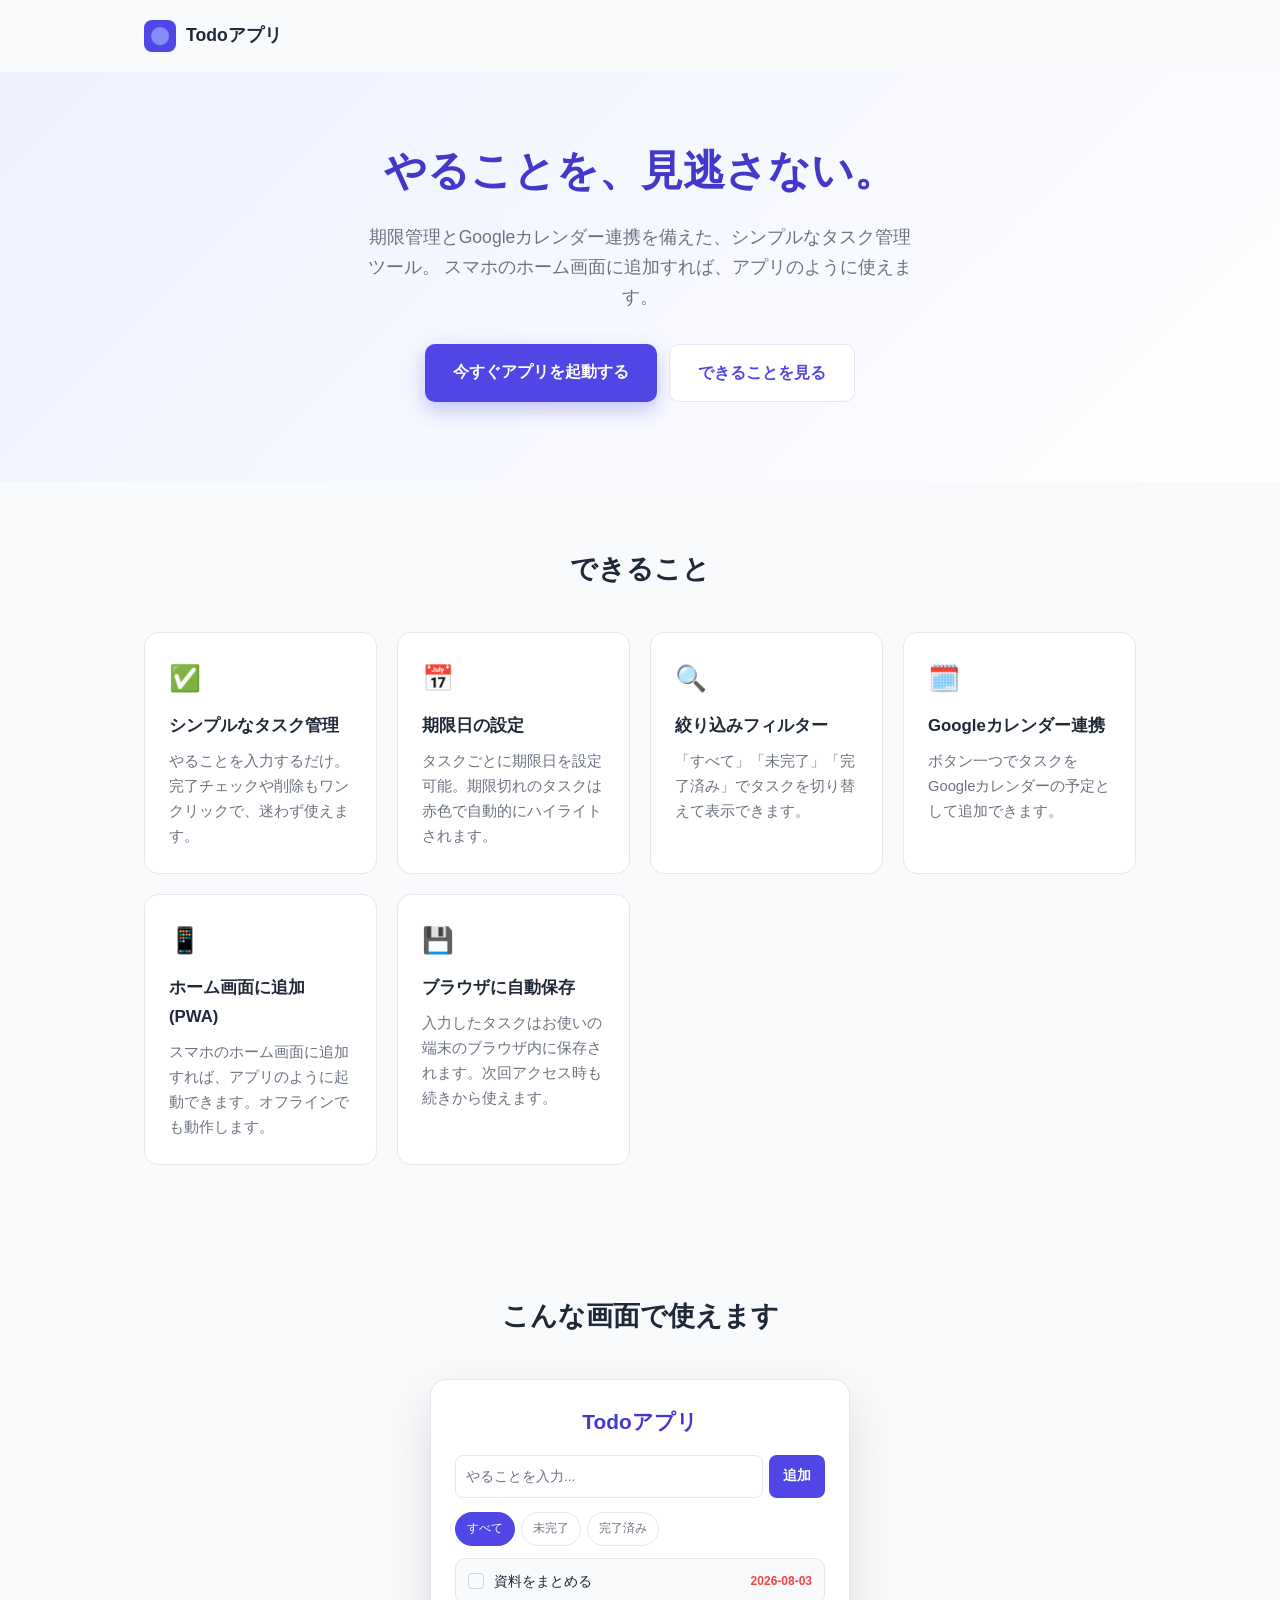
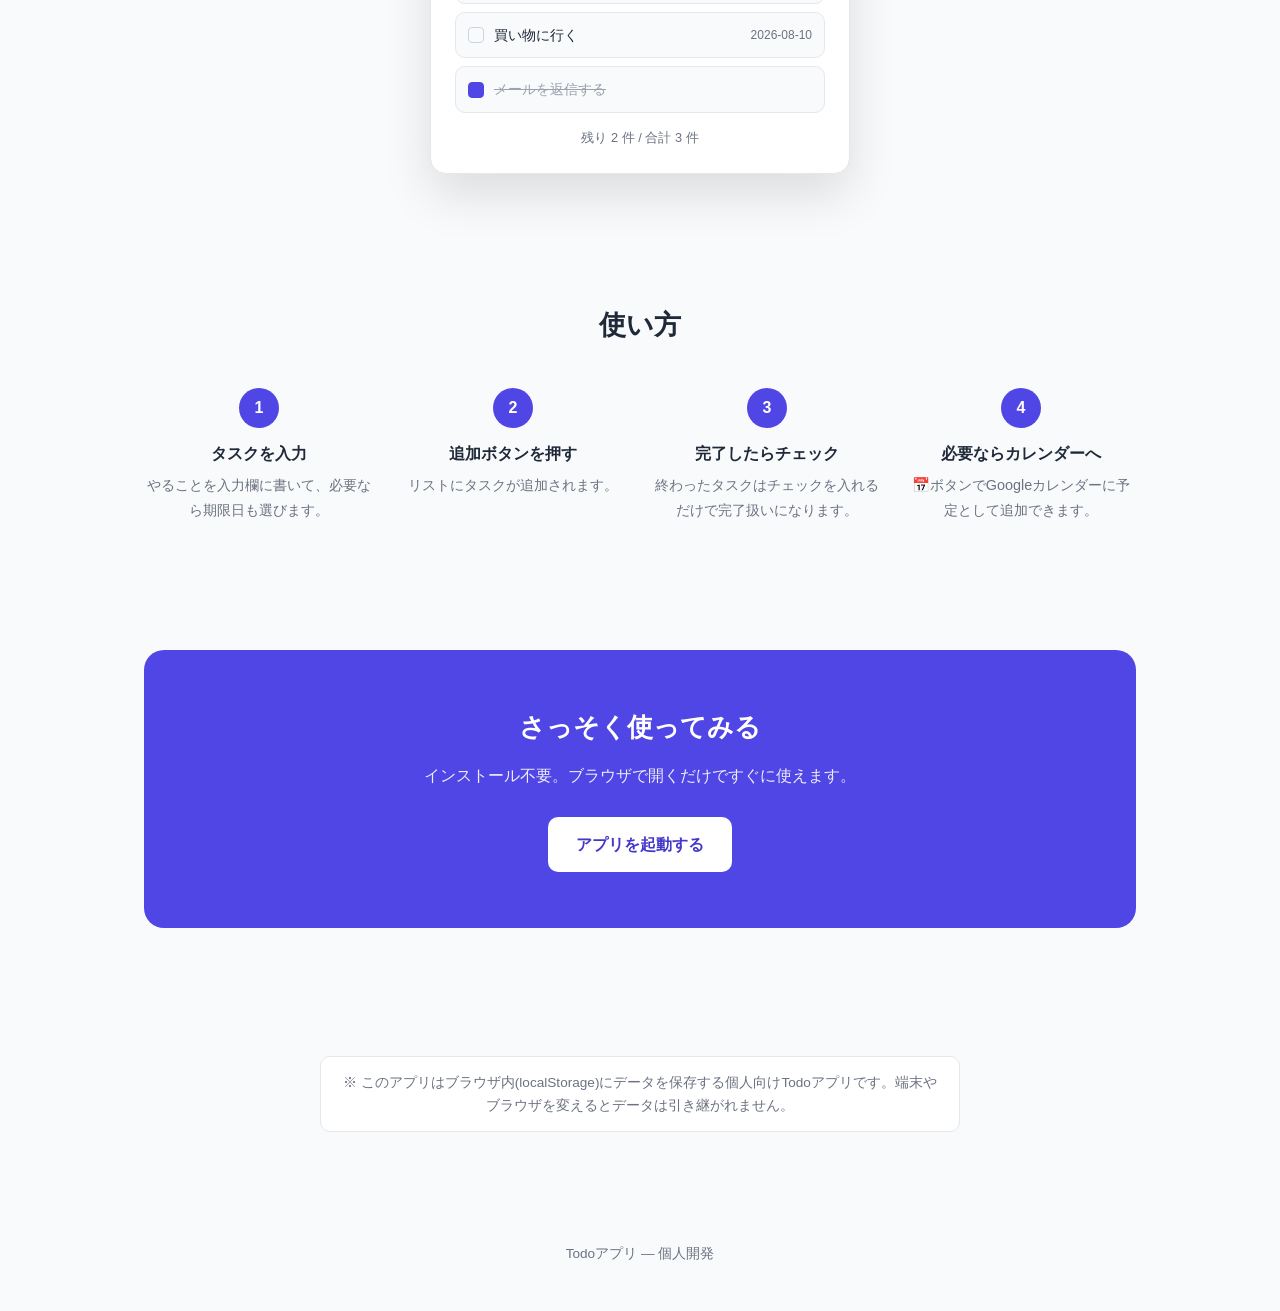
==== index.html @ c6c12151 "Todoアプリの紹介ページと静的版アプリを追加 GitHub Pagesでの公開用に、サーバー不要のクライアント完結版 （localStorageのみで動作）としてまとめた。  Co-Authored" ====
<!DOCTYPE html>
<html lang="ja">
<head>
<meta charset="UTF-8">
<meta name="viewport" content="width=device-width, initial-scale=1.0">
<title>Todoアプリ | シンプルなタスク管理ツール</title>
<link rel="icon" href="./app/icons/icon-192.png">
<style>
  :root {
    --primary: #4f46e5;
    --primary-dark: #4338ca;
    --primary-light: #eef2ff;
    --text: #1f2937;
    --text-muted: #6b7280;
    --border: #e5e7eb;
    --danger: #ef4444;
    --bg: #f8fafc;
  }
  * { box-sizing: border-box; }
  body {
    margin: 0;
    font-family: "Hiragino Kaku Gothic ProN", "Yu Gothic", "Meiryo", sans-serif;
    color: var(--text);
    background: var(--bg);
    line-height: 1.7;
  }
  a { color: inherit; }
  .container {
    max-width: 1040px;
    margin: 0 auto;
    padding: 0 24px;
  }

  /* Header */
  header {
    padding: 20px 0;
  }
  .nav {
    display: flex;
    align-items: center;
    gap: 10px;
  }
  .nav img { width: 32px; height: 32px; border-radius: 8px; }
  .nav span { font-weight: 700; font-size: 1.1rem; }

  /* Hero */
  .hero {
    background: linear-gradient(135deg, var(--primary-light), #ffffff);
    padding: 64px 0 80px;
    text-align: center;
  }
  .hero h1 {
    font-size: clamp(1.8rem, 4vw, 2.6rem);
    margin: 0 0 16px;
    color: var(--primary-dark);
  }
  .hero p.lead {
    font-size: 1.1rem;
    color: var(--text-muted);
    max-width: 560px;
    margin: 0 auto 32px;
  }
  .cta-group {
    display: flex;
    gap: 12px;
    justify-content: center;
    flex-wrap: wrap;
  }
  .btn {
    display: inline-block;
    padding: 14px 28px;
    border-radius: 10px;
    font-weight: 700;
    text-decoration: none;
    font-size: 1rem;
    transition: transform 0.15s ease, box-shadow 0.15s ease;
  }
  .btn-primary {
    background: var(--primary);
    color: #fff;
    box-shadow: 0 8px 20px rgba(79, 70, 229, 0.3);
  }
  .btn-primary:hover { background: var(--primary-dark); transform: translateY(-2px); }
  .btn-secondary {
    background: #fff;
    color: var(--primary);
    border: 1px solid var(--border);
  }
  .btn-secondary:hover { border-color: var(--primary); }

  /* Sections */
  section { padding: 64px 0; }
  h2.section-title {
    text-align: center;
    font-size: 1.7rem;
    margin: 0 0 40px;
    color: var(--text);
  }

  /* Features */
  .features-grid {
    display: grid;
    grid-template-columns: repeat(auto-fit, minmax(220px, 1fr));
    gap: 20px;
  }
  .feature-card {
    background: #fff;
    border: 1px solid var(--border);
    border-radius: 14px;
    padding: 24px;
  }
  .feature-card .icon {
    font-size: 1.6rem;
    margin-bottom: 12px;
  }
  .feature-card h3 {
    margin: 0 0 8px;
    font-size: 1.05rem;
  }
  .feature-card p {
    margin: 0;
    color: var(--text-muted);
    font-size: 0.92rem;
  }

  /* Screenshot / preview */
  .preview-wrap {
    display: flex;
    justify-content: center;
  }
  .app-mock {
    width: 100%;
    max-width: 420px;
    background: #ffffff;
    border-radius: 16px;
    padding: 24px;
    box-shadow: 0 20px 50px rgba(0, 0, 0, 0.12);
    border: 1px solid var(--border);
  }
  .app-mock h4 {
    margin: 0 0 16px;
    font-size: 1.3rem;
    text-align: center;
    color: var(--primary-dark);
  }
  .mock-form {
    display: flex;
    gap: 6px;
    margin-bottom: 14px;
    flex-wrap: wrap;
  }
  .mock-form .fake-input {
    flex: 1 1 120px;
    padding: 9px 10px;
    border: 1px solid var(--border);
    border-radius: 8px;
    font-size: 0.85rem;
    color: var(--text-muted);
    background: #fff;
  }
  .mock-form .fake-btn {
    padding: 9px 14px;
    border-radius: 8px;
    background: var(--primary);
    color: #fff;
    font-size: 0.85rem;
    font-weight: 600;
  }
  .mock-filters {
    display: flex;
    gap: 6px;
    margin-bottom: 12px;
    flex-wrap: wrap;
  }
  .mock-filters span {
    padding: 5px 11px;
    border-radius: 999px;
    font-size: 0.78rem;
    border: 1px solid var(--border);
    color: var(--text-muted);
  }
  .mock-filters span.active {
    background: var(--primary);
    color: #fff;
    border-color: var(--primary);
  }
  .mock-item {
    display: flex;
    align-items: center;
    gap: 10px;
    padding: 10px 12px;
    border: 1px solid var(--border);
    border-radius: 10px;
    background: #f9fafb;
    margin-bottom: 8px;
    font-size: 0.9rem;
  }
  .mock-item .dot {
    width: 16px;
    height: 16px;
    border-radius: 4px;
    border: 1px solid #cbd5e1;
    flex-shrink: 0;
  }
  .mock-item .dot.checked {
    background: var(--primary);
    border-color: var(--primary);
  }
  .mock-item .txt { flex: 1; }
  .mock-item.done .txt { text-decoration: line-through; color: #9ca3af; }
  .mock-item .due { font-size: 0.75rem; color: var(--text-muted); white-space: nowrap; }
  .mock-item.overdue .due { color: var(--danger); font-weight: 700; }
  .mock-count {
    text-align: center;
    font-size: 0.8rem;
    color: var(--text-muted);
    margin-top: 14px;
  }

  /* Steps */
  .steps {
    display: grid;
    grid-template-columns: repeat(auto-fit, minmax(200px, 1fr));
    gap: 24px;
  }
  .step {
    text-align: center;
  }
  .step .num {
    width: 40px;
    height: 40px;
    border-radius: 50%;
    background: var(--primary);
    color: #fff;
    display: flex;
    align-items: center;
    justify-content: center;
    font-weight: 700;
    margin: 0 auto 12px;
  }
  .step h3 { margin: 0 0 6px; font-size: 1rem; }
  .step p { margin: 0; color: var(--text-muted); font-size: 0.9rem; }

  /* Final CTA */
  .final-cta {
    background: var(--primary);
    color: #fff;
    text-align: center;
    border-radius: 20px;
    padding: 56px 24px;
  }
  .final-cta h2 { margin: 0 0 12px; font-size: 1.6rem; }
  .final-cta p { margin: 0 0 28px; opacity: 0.9; }
  .final-cta .btn-primary {
    background: #fff;
    color: var(--primary-dark);
    box-shadow: none;
  }
  .final-cta .btn-primary:hover { background: #f1f1f1; }

  footer {
    text-align: center;
    padding: 32px 0;
    color: var(--text-muted);
    font-size: 0.85rem;
  }

  .note {
    max-width: 640px;
    margin: 0 auto;
    text-align: center;
    color: var(--text-muted);
    font-size: 0.85rem;
    background: #fff;
    border: 1px solid var(--border);
    border-radius: 10px;
    padding: 14px 18px;
  }
</style>
</head>
<body>

  <header>
    <div class="container nav">
      <img src="./app/icons/icon-192.png" alt="Todoアプリ アイコン">
      <span>Todoアプリ</span>
    </div>
  </header>

  <section class="hero">
    <div class="container">
      <h1>やることを、見逃さない。</h1>
      <p class="lead">
        期限管理とGoogleカレンダー連携を備えた、シンプルなタスク管理ツール。
        スマホのホーム画面に追加すれば、アプリのように使えます。
      </p>
      <div class="cta-group">
        <a class="btn btn-primary" href="./app/index.html">今すぐアプリを起動する</a>
        <a class="btn btn-secondary" href="#features">できることを見る</a>
      </div>
    </div>
  </section>

  <section id="features">
    <div class="container">
      <h2 class="section-title">できること</h2>
      <div class="features-grid">
        <div class="feature-card">
          <div class="icon">✅</div>
          <h3>シンプルなタスク管理</h3>
          <p>やることを入力するだけ。完了チェックや削除もワンクリックで、迷わず使えます。</p>
        </div>
        <div class="feature-card">
          <div class="icon">📅</div>
          <h3>期限日の設定</h3>
          <p>タスクごとに期限日を設定可能。期限切れのタスクは赤色で自動的にハイライトされます。</p>
        </div>
        <div class="feature-card">
          <div class="icon">🔍</div>
          <h3>絞り込みフィルター</h3>
          <p>「すべて」「未完了」「完了済み」でタスクを切り替えて表示できます。</p>
        </div>
        <div class="feature-card">
          <div class="icon">🗓️</div>
          <h3>Googleカレンダー連携</h3>
          <p>ボタン一つでタスクをGoogleカレンダーの予定として追加できます。</p>
        </div>
        <div class="feature-card">
          <div class="icon">📱</div>
          <h3>ホーム画面に追加(PWA)</h3>
          <p>スマホのホーム画面に追加すれば、アプリのように起動できます。オフラインでも動作します。</p>
        </div>
        <div class="feature-card">
          <div class="icon">💾</div>
          <h3>ブラウザに自動保存</h3>
          <p>入力したタスクはお使いの端末のブラウザ内に保存されます。次回アクセス時も続きから使えます。</p>
        </div>
      </div>
    </div>
  </section>

  <section>
    <div class="container">
      <h2 class="section-title">こんな画面で使えます</h2>
      <div class="preview-wrap">
        <div class="app-mock">
          <h4>Todoアプリ</h4>
          <div class="mock-form">
            <div class="fake-input">やることを入力...</div>
            <div class="fake-btn">追加</div>
          </div>
          <div class="mock-filters">
            <span class="active">すべて</span>
            <span>未完了</span>
            <span>完了済み</span>
          </div>
          <div class="mock-item overdue">
            <div class="dot"></div>
            <div class="txt">資料をまとめる</div>
            <div class="due">2026-08-03</div>
          </div>
          <div class="mock-item">
            <div class="dot"></div>
            <div class="txt">買い物に行く</div>
            <div class="due">2026-08-10</div>
          </div>
          <div class="mock-item done">
            <div class="dot checked"></div>
            <div class="txt">メールを返信する</div>
          </div>
          <div class="mock-count">残り 2 件 / 合計 3 件</div>
        </div>
      </div>
    </div>
  </section>

  <section>
    <div class="container">
      <h2 class="section-title">使い方</h2>
      <div class="steps">
        <div class="step">
          <div class="num">1</div>
          <h3>タスクを入力</h3>
          <p>やることを入力欄に書いて、必要なら期限日も選びます。</p>
        </div>
        <div class="step">
          <div class="num">2</div>
          <h3>追加ボタンを押す</h3>
          <p>リストにタスクが追加されます。</p>
        </div>
        <div class="step">
          <div class="num">3</div>
          <h3>完了したらチェック</h3>
          <p>終わったタスクはチェックを入れるだけで完了扱いになります。</p>
        </div>
        <div class="step">
          <div class="num">4</div>
          <h3>必要ならカレンダーへ</h3>
          <p>📅ボタンでGoogleカレンダーに予定として追加できます。</p>
        </div>
      </div>
    </div>
  </section>

  <section>
    <div class="container">
      <div class="final-cta">
        <h2>さっそく使ってみる</h2>
        <p>インストール不要。ブラウザで開くだけですぐに使えます。</p>
        <a class="btn btn-primary" href="./app/index.html">アプリを起動する</a>
      </div>
    </div>
  </section>

  <section>
    <div class="container">
      <p class="note">
        ※ このアプリはブラウザ内(localStorage)にデータを保存する個人向けTodoアプリです。端末やブラウザを変えるとデータは引き継がれません。
      </p>
    </div>
  </section>

  <footer>
    <div class="container">
      <p>Todoアプリ &mdash; 個人開発</p>
    </div>
  </footer>

</body>
</html>
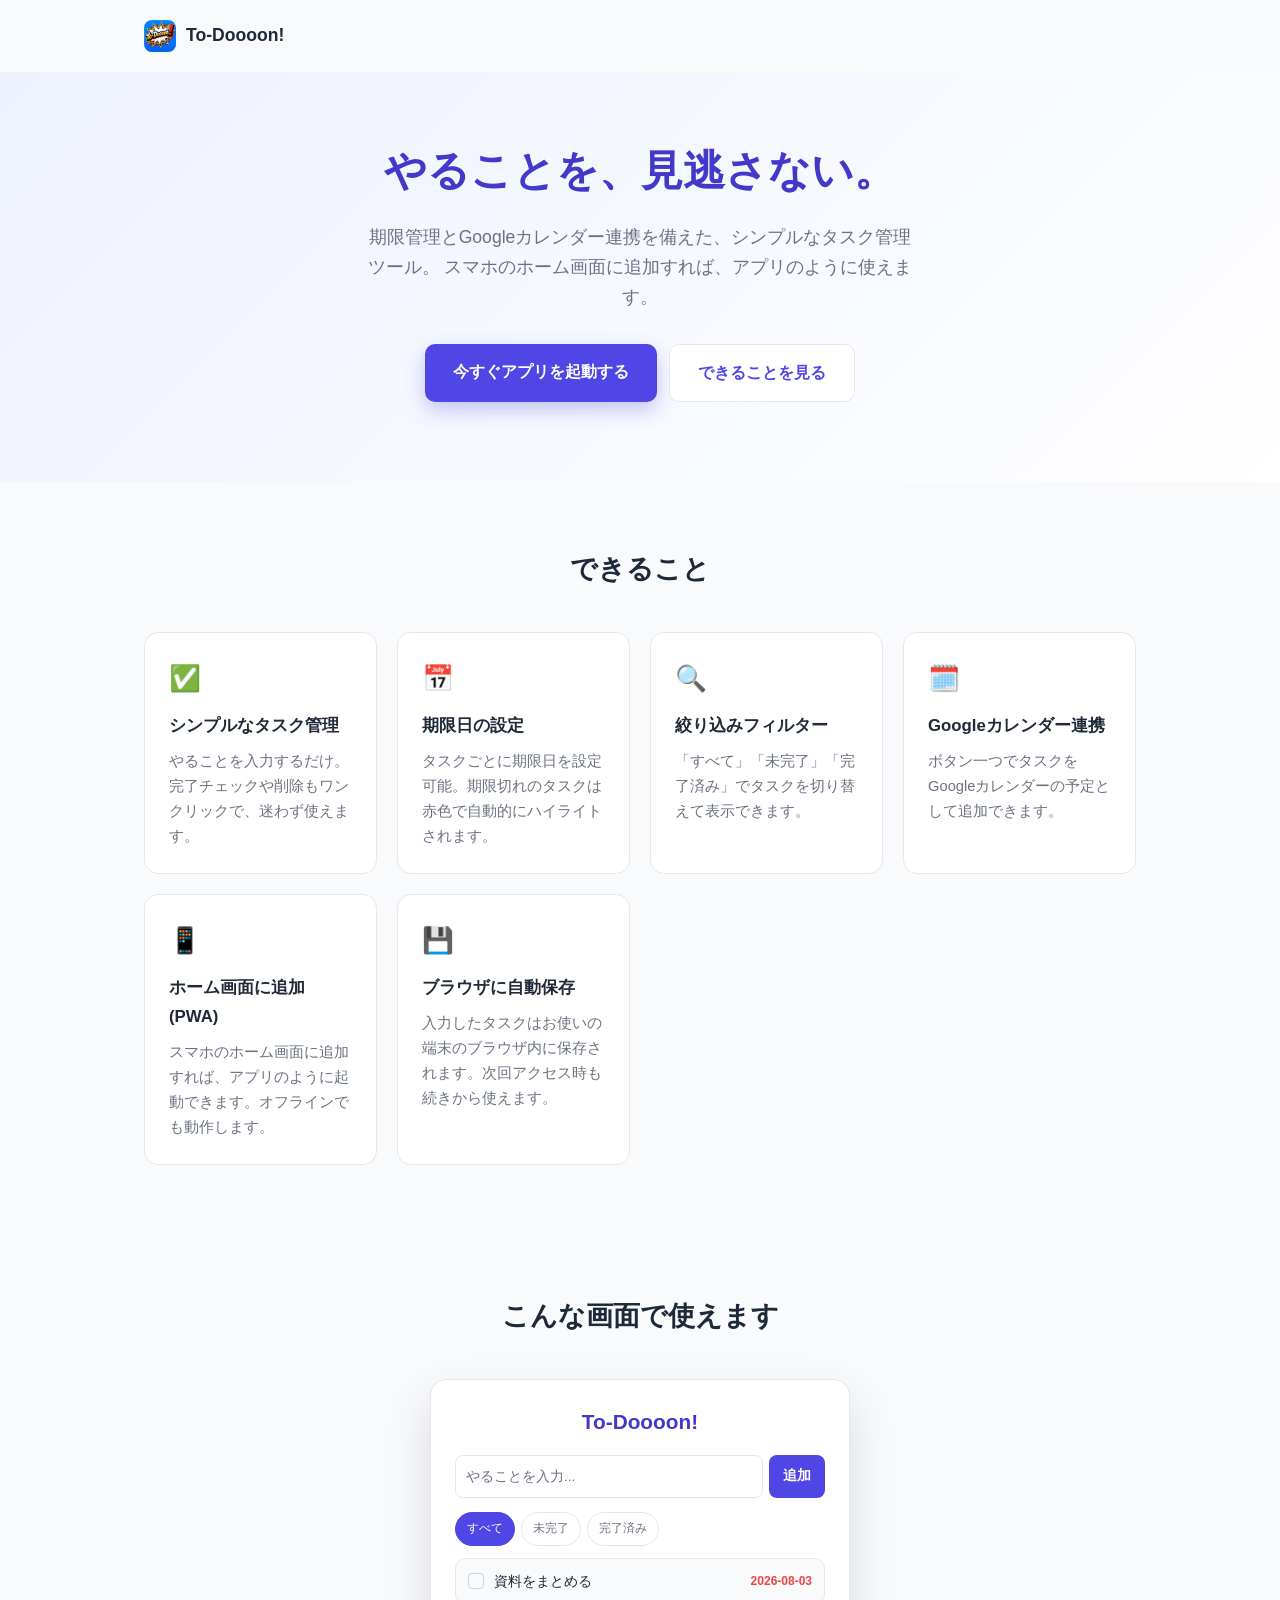
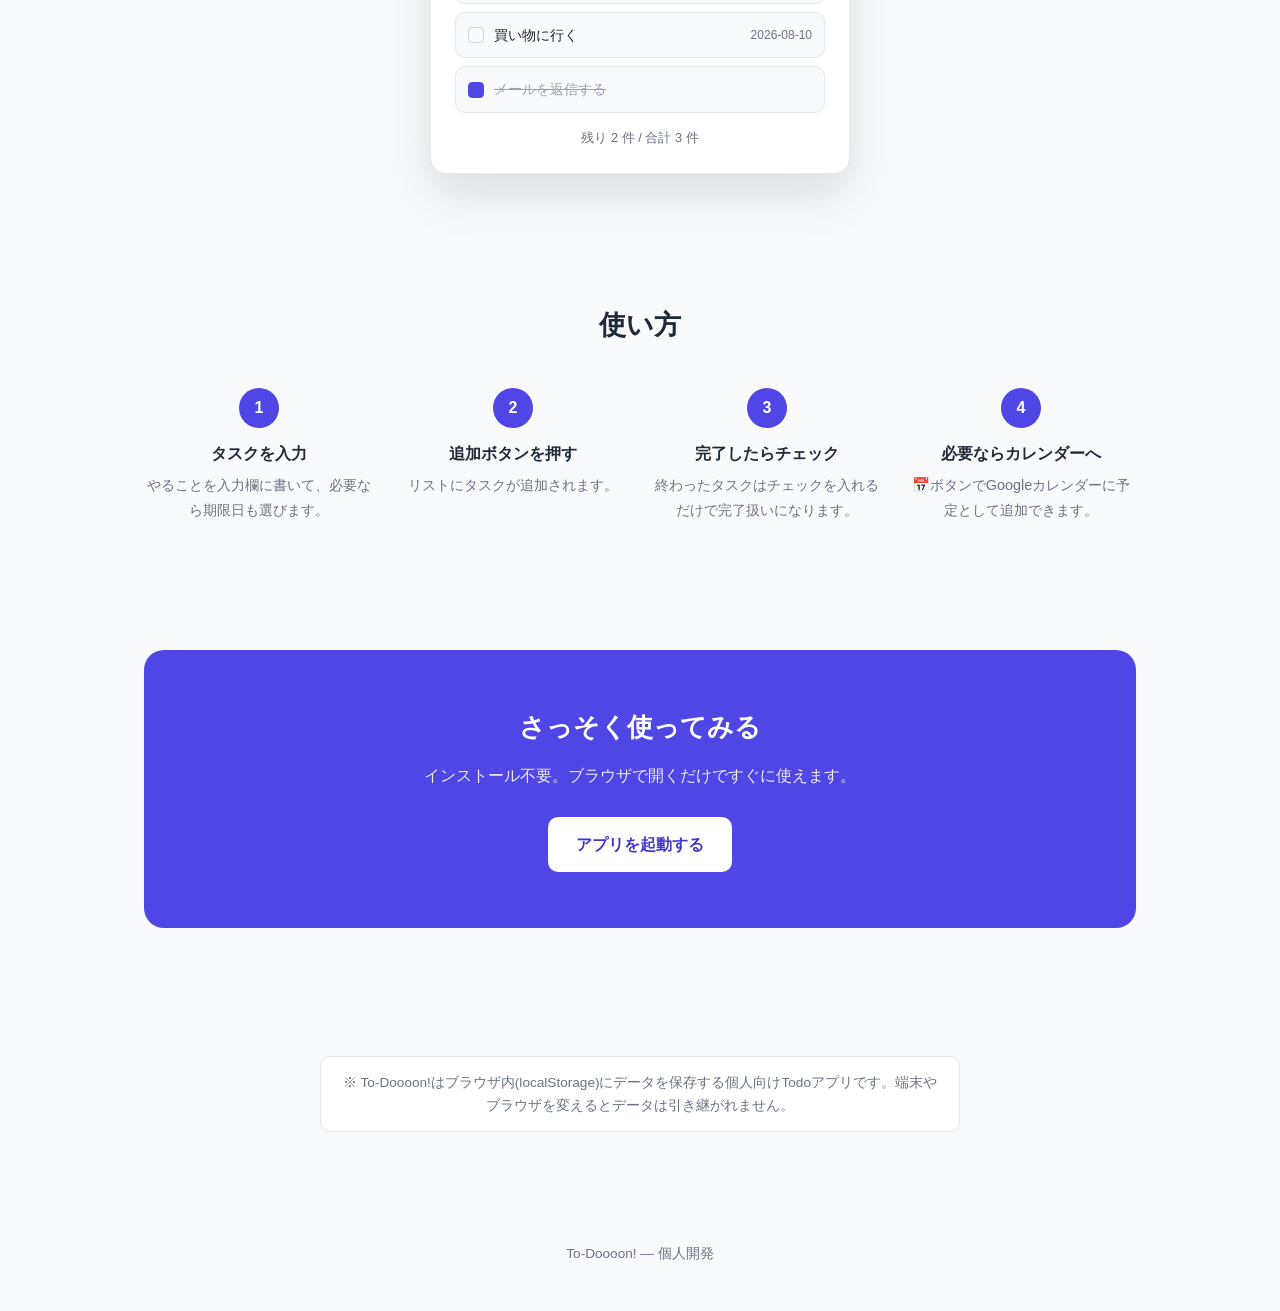
==== commit acdd7311: "アプリ名を「Todoアプリ」から「To-Doooon!」に変更 Co-Authored-By: Claude Sonnet 5 <noreply@anthropic.com>" ====
--- a/index.html
+++ b/index.html
@@ -3,7 +3,7 @@
 <head>
 <meta charset="UTF-8">
 <meta name="viewport" content="width=device-width, initial-scale=1.0">
-<title>Todoアプリ | シンプルなタスク管理ツール</title>
+<title>To-Doooon! | シンプルなタスク管理ツール</title>
 <link rel="icon" href="./app/icons/icon-192.png">
 <style>
   :root {
@@ -282,8 +282,8 @@
 
   <header>
     <div class="container nav">
-      <img src="./app/icons/icon-192.png" alt="Todoアプリ アイコン">
-      <span>Todoアプリ</span>
+      <img src="./app/icons/icon-192.png" alt="To-Doooon! アイコン">
+      <span>To-Doooon!</span>
     </div>
   </header>
 
@@ -344,7 +344,7 @@
       <h2 class="section-title">こんな画面で使えます</h2>
       <div class="preview-wrap">
         <div class="app-mock">
-          <h4>Todoアプリ</h4>
+          <h4>To-Doooon!</h4>
           <div class="mock-form">
             <div class="fake-input">やることを入力...</div>
             <div class="fake-btn">追加</div>
@@ -415,14 +415,14 @@
   <section>
     <div class="container">
       <p class="note">
-        ※ このアプリはブラウザ内(localStorage)にデータを保存する個人向けTodoアプリです。端末やブラウザを変えるとデータは引き継がれません。
+        ※ To-Doooon!はブラウザ内(localStorage)にデータを保存する個人向けTodoアプリです。端末やブラウザを変えるとデータは引き継がれません。
       </p>
     </div>
   </section>
 
   <footer>
     <div class="container">
-      <p>Todoアプリ &mdash; 個人開発</p>
+      <p>To-Doooon! &mdash; 個人開発</p>
     </div>
   </footer>
 
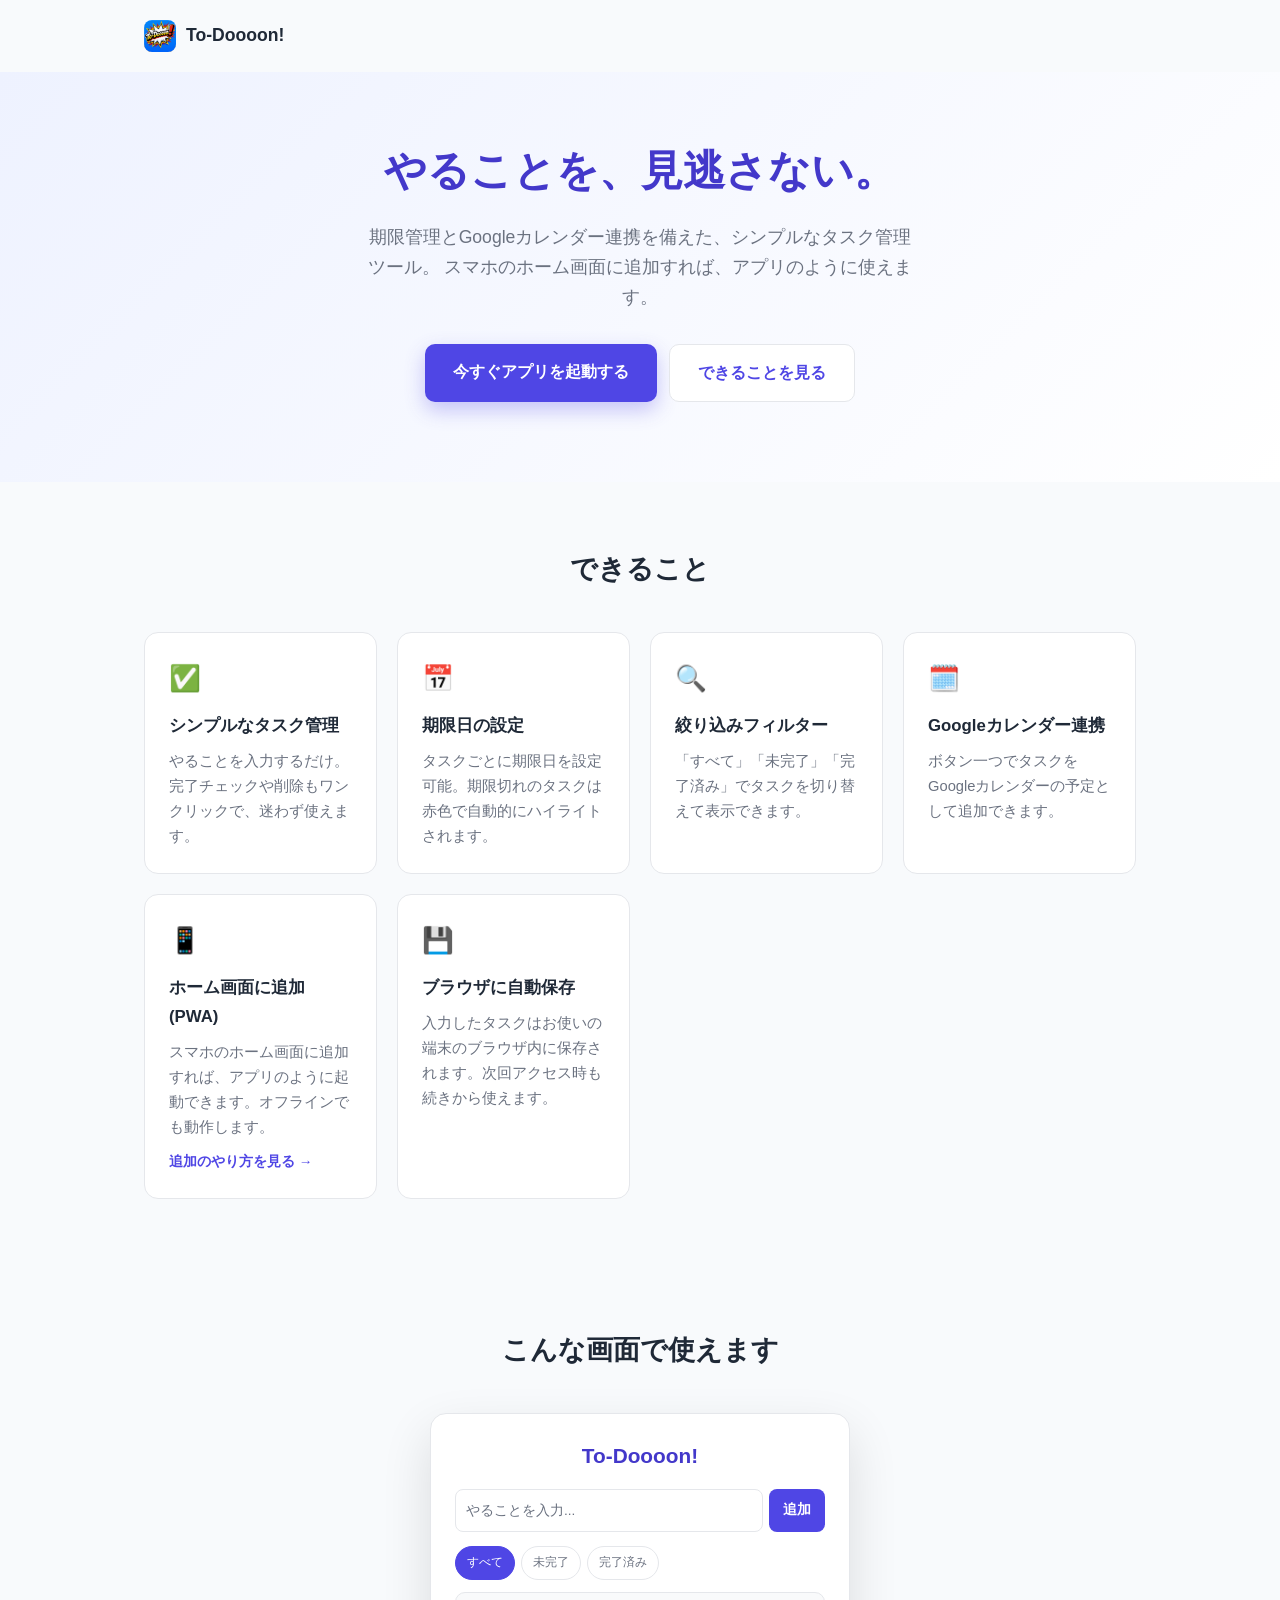
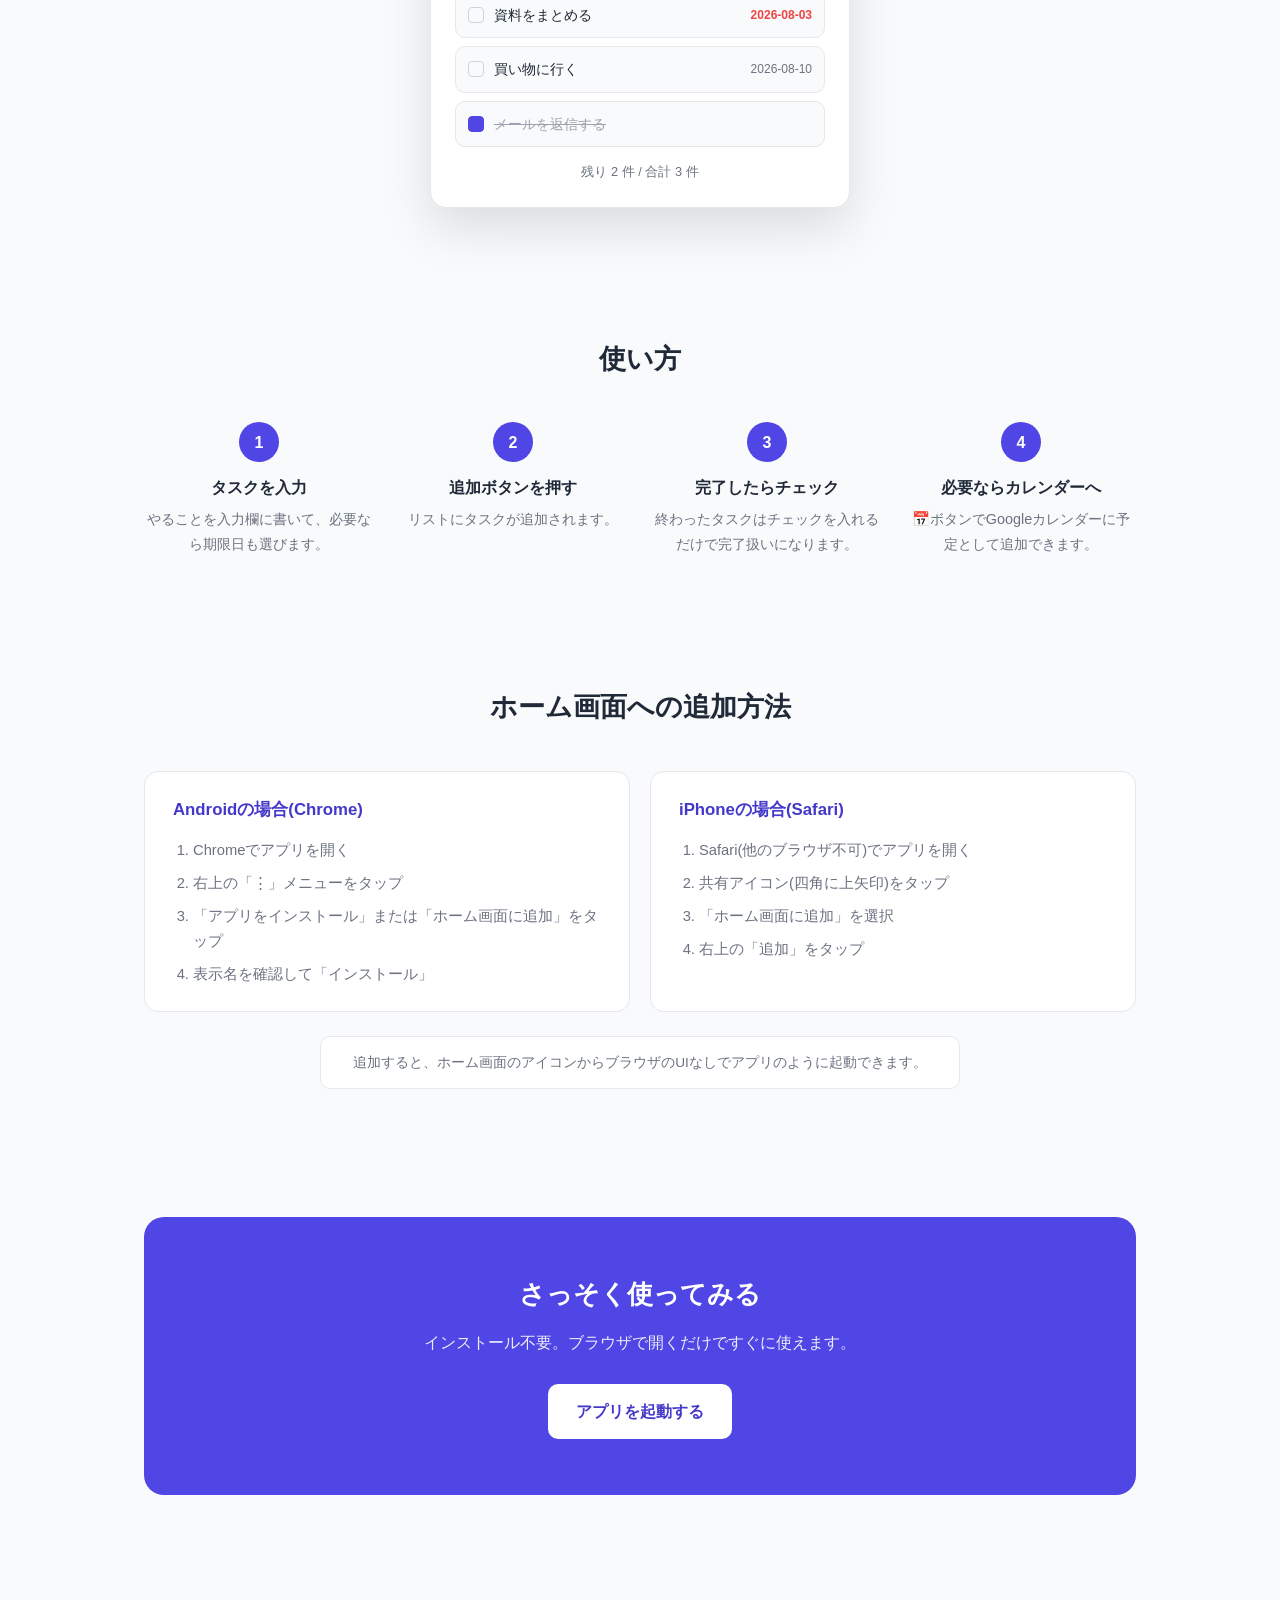
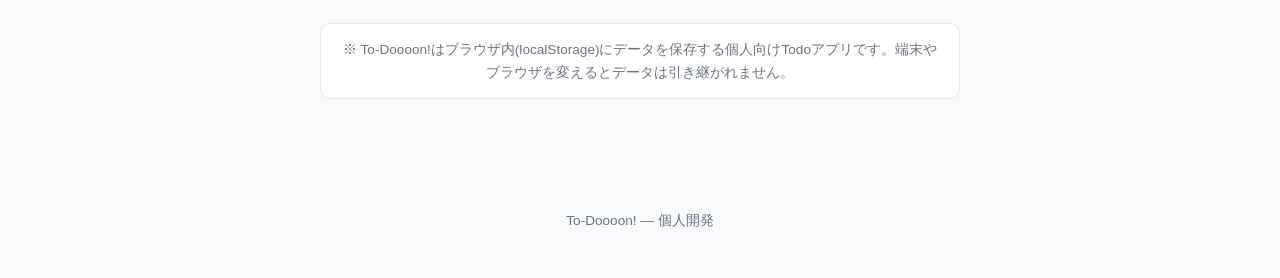
==== commit f60a2ef6: "ホーム画面追加(PWA)の手順セクションを追加し、特徴カードからリンク Co-Authored-By: Claude Sonnet 5 <noreply@anthropic.com>" ====
--- a/index.html
+++ b/index.html
@@ -122,6 +122,41 @@
     color: var(--text-muted);
     font-size: 0.92rem;
   }
+  .feature-link {
+    display: inline-block;
+    margin-top: 10px;
+    color: var(--primary);
+    font-size: 0.85rem;
+    font-weight: 600;
+    text-decoration: none;
+  }
+  .feature-link:hover { text-decoration: underline; }
+
+  /* Install steps */
+  .install-grid {
+    display: grid;
+    grid-template-columns: repeat(auto-fit, minmax(260px, 1fr));
+    gap: 20px;
+  }
+  .install-card {
+    background: #fff;
+    border: 1px solid var(--border);
+    border-radius: 14px;
+    padding: 24px 28px;
+  }
+  .install-card h3 {
+    margin: 0 0 14px;
+    font-size: 1.05rem;
+    color: var(--primary-dark);
+  }
+  .install-card ol {
+    margin: 0;
+    padding-left: 20px;
+    color: var(--text-muted);
+    font-size: 0.92rem;
+  }
+  .install-card li { margin-bottom: 8px; }
+  .install-card li:last-child { margin-bottom: 0; }
 
   /* Screenshot / preview */
   .preview-wrap {
@@ -329,6 +364,7 @@
           <div class="icon">📱</div>
           <h3>ホーム画面に追加(PWA)</h3>
           <p>スマホのホーム画面に追加すれば、アプリのように起動できます。オフラインでも動作します。</p>
+          <a class="feature-link" href="#install">追加のやり方を見る →</a>
         </div>
         <div class="feature-card">
           <div class="icon">💾</div>
@@ -402,6 +438,35 @@
     </div>
   </section>
 
+  <section id="install">
+    <div class="container">
+      <h2 class="section-title">ホーム画面への追加方法</h2>
+      <div class="install-grid">
+        <div class="install-card">
+          <h3>Androidの場合(Chrome)</h3>
+          <ol>
+            <li>Chromeでアプリを開く</li>
+            <li>右上の「⋮」メニューをタップ</li>
+            <li>「アプリをインストール」または「ホーム画面に追加」をタップ</li>
+            <li>表示名を確認して「インストール」</li>
+          </ol>
+        </div>
+        <div class="install-card">
+          <h3>iPhoneの場合(Safari)</h3>
+          <ol>
+            <li>Safari(他のブラウザ不可)でアプリを開く</li>
+            <li>共有アイコン(四角に上矢印)をタップ</li>
+            <li>「ホーム画面に追加」を選択</li>
+            <li>右上の「追加」をタップ</li>
+          </ol>
+        </div>
+      </div>
+      <p class="note" style="margin-top: 24px;">
+        追加すると、ホーム画面のアイコンからブラウザのUIなしでアプリのように起動できます。
+      </p>
+    </div>
+  </section>
+
   <section>
     <div class="container">
       <div class="final-cta">
